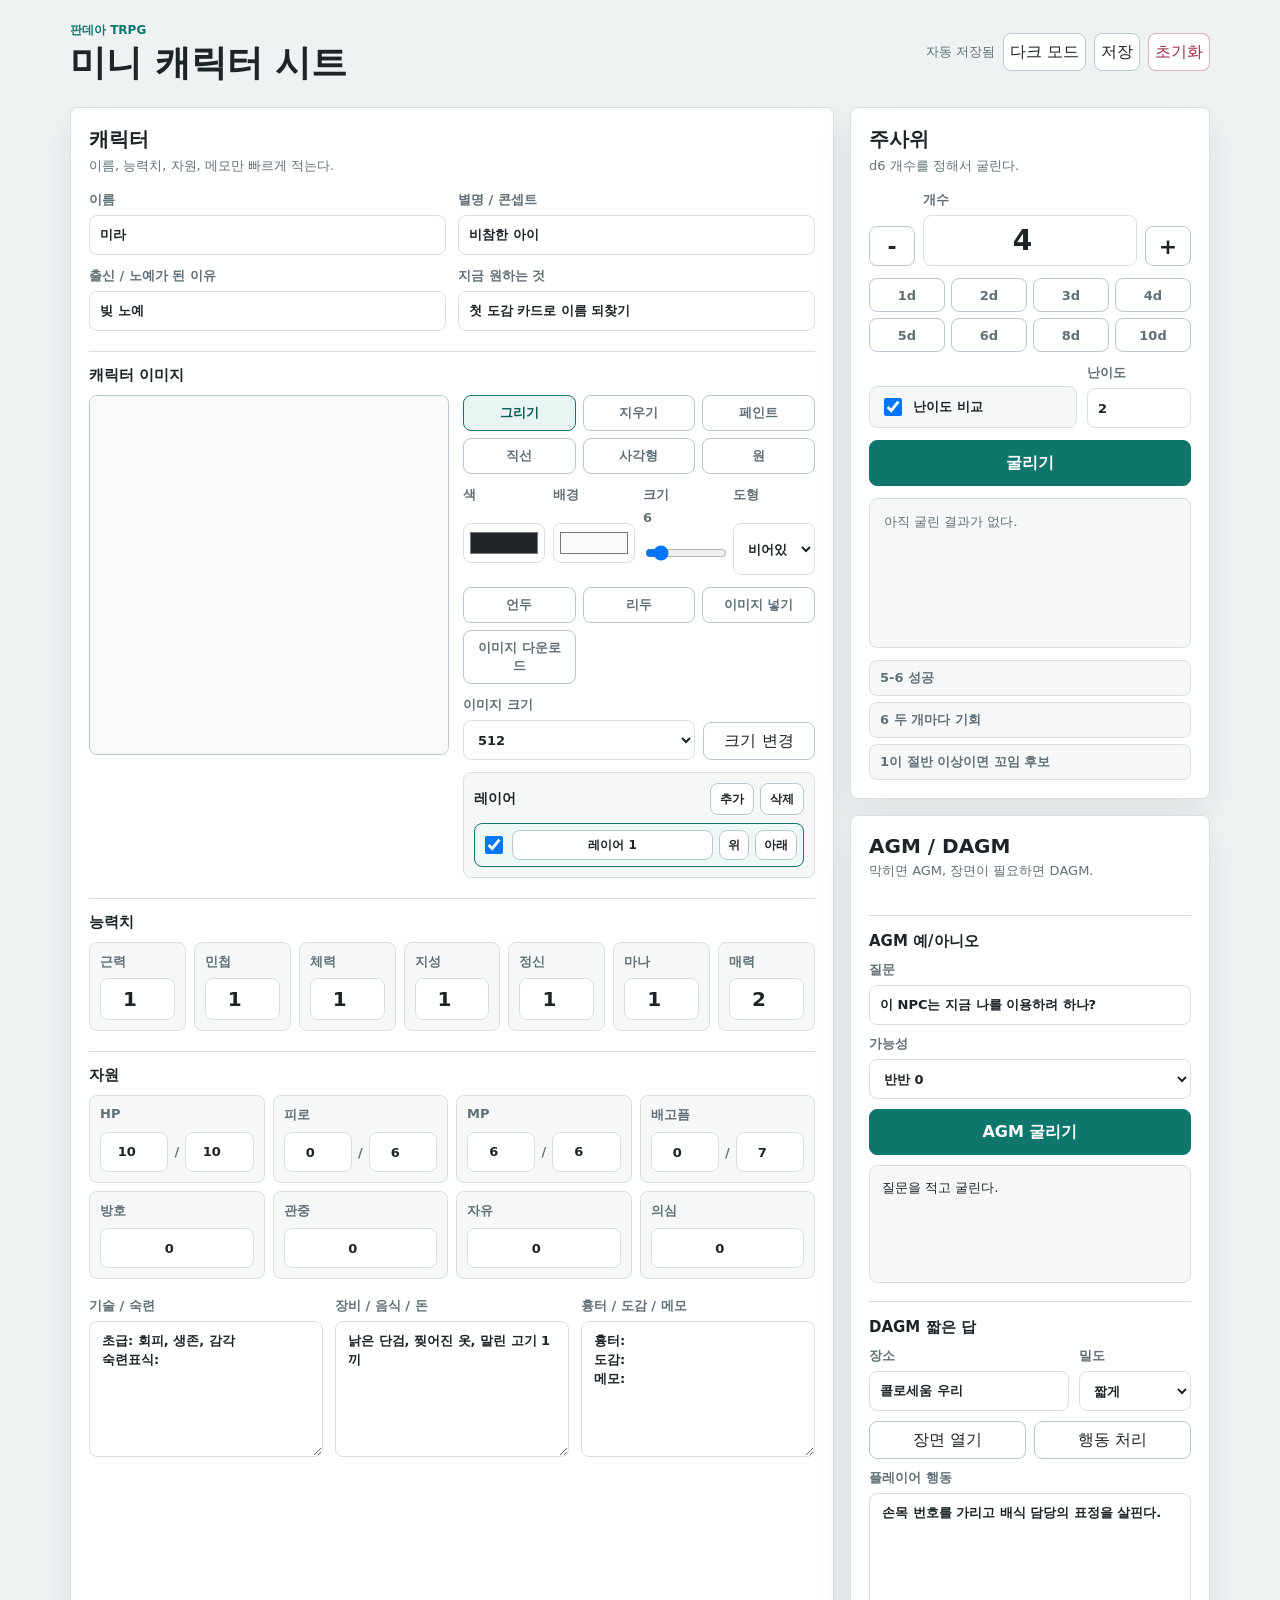
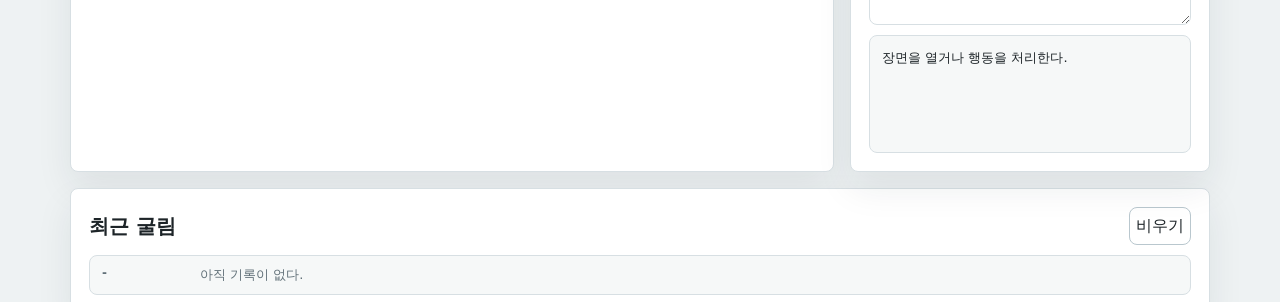
==== index.html @ e76b1ce4 "Publish Pandea TRPG app" ====
<!doctype html>
<html lang="ko">
<head>
  <meta charset="utf-8">
  <meta name="viewport" content="width=device-width, initial-scale=1">
  <meta http-equiv="refresh" content="0; url=app/">
  <title>판데아 TRPG</title>
  <link rel="canonical" href="app/">
</head>
<body>
  <p><a href="app/">판데아 TRPG 앱 열기</a></p>
</body>
</html>
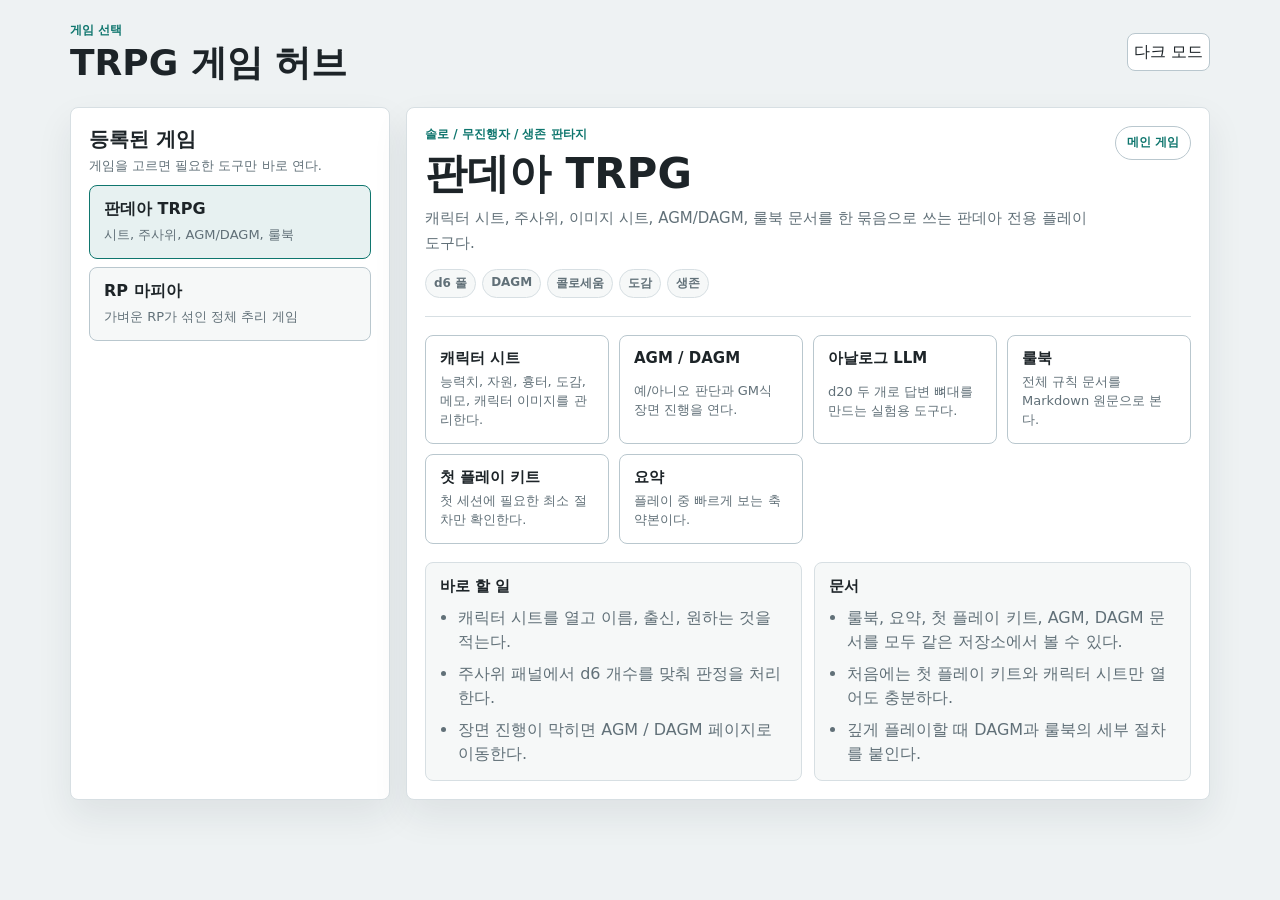
==== commit 520846fc: "Add game hub and RP mafia" ====
--- a/index.html
+++ b/index.html
@@ -3,11 +3,48 @@
 <head>
   <meta charset="utf-8">
   <meta name="viewport" content="width=device-width, initial-scale=1">
-  <meta http-equiv="refresh" content="0; url=app/">
-  <title>판데아 TRPG</title>
-  <link rel="canonical" href="app/">
+  <title>TRPG 게임 허브</title>
+  <script>
+    document.documentElement.dataset.theme = localStorage.getItem("pandea-mini-sheet-theme") || "light";
+  </script>
+  <link rel="stylesheet" href="app/styles.css">
+  <link rel="stylesheet" href="hub/styles.css">
 </head>
 <body>
-  <p><a href="app/">판데아 TRPG 앱 열기</a></p>
+  <header class="topbar">
+    <div>
+      <p class="eyebrow">게임 선택</p>
+      <h1>TRPG 게임 허브</h1>
+    </div>
+    <div class="top-actions">
+      <button id="themeToggleBtn" type="button">다크 모드</button>
+    </div>
+  </header>
+
+  <main class="hub-shell">
+    <section class="panel game-list-panel" aria-labelledby="gameListTitle">
+      <div class="panel-header compact">
+        <div>
+          <h2 id="gameListTitle">등록된 게임</h2>
+          <p>게임을 고르면 필요한 도구만 바로 연다.</p>
+        </div>
+      </div>
+
+      <div class="game-choice-list" role="listbox" aria-label="게임 목록">
+        <button type="button" class="game-choice active" data-game="pandea" role="option" aria-selected="true">
+          <span class="choice-title">판데아 TRPG</span>
+          <span class="choice-meta">시트, 주사위, AGM/DAGM, 룰북</span>
+        </button>
+        <button type="button" class="game-choice" data-game="mafia" role="option" aria-selected="false">
+          <span class="choice-title">RP 마피아</span>
+          <span class="choice-meta">가벼운 RP가 섞인 정체 추리 게임</span>
+        </button>
+      </div>
+    </section>
+
+    <section id="gameDetail" class="panel game-detail-panel" aria-live="polite"></section>
+  </main>
+
+  <script src="hub/app.js"></script>
 </body>
 </html>
--- a/app/styles.css
+++ b/app/styles.css
@@ -0,0 +1,1105 @@
+:root {
+  color-scheme: light;
+  --bg: #eef2f3;
+  --surface: #ffffff;
+  --surface-soft: #f6f8f8;
+  --ink: #1d2428;
+  --muted: #617078;
+  --line: #d7dfe3;
+  --line-strong: #b9c7ce;
+  --accent: #0f766e;
+  --accent-dark: #0b5d57;
+  --danger: #9f2f46;
+  --success: #167047;
+  --chance: #7b4ca0;
+  --shadow: 0 16px 36px rgba(28, 39, 45, 0.08);
+}
+
+html[data-theme="dark"] {
+  color-scheme: dark;
+  --bg: #101417;
+  --surface: #171d21;
+  --surface-soft: #20282d;
+  --ink: #e8eef0;
+  --muted: #a7b4ba;
+  --line: #344147;
+  --line-strong: #52626a;
+  --accent: #4fc7bb;
+  --accent-dark: #35a99e;
+  --danger: #ff8aa2;
+  --success: #73d89f;
+  --chance: #c4a1e8;
+  --shadow: 0 18px 38px rgba(0, 0, 0, 0.26);
+}
+
+* {
+  box-sizing: border-box;
+}
+
+body {
+  margin: 0;
+  min-height: 100vh;
+  background: var(--bg);
+  color: var(--ink);
+  font-family: ui-sans-serif, system-ui, -apple-system, BlinkMacSystemFont, "Segoe UI", sans-serif;
+  letter-spacing: 0;
+}
+
+button,
+input,
+textarea,
+select {
+  font: inherit;
+}
+
+button {
+  min-height: 38px;
+  border: 1px solid var(--line-strong);
+  border-radius: 8px;
+  background: var(--surface);
+  color: var(--ink);
+  cursor: pointer;
+}
+
+button:hover {
+  border-color: var(--accent);
+}
+
+button:focus-visible,
+input:focus-visible,
+textarea:focus-visible,
+select:focus-visible {
+  outline: 3px solid rgba(15, 118, 110, 0.22);
+  outline-offset: 2px;
+}
+
+button.primary {
+  width: 100%;
+  min-height: 46px;
+  border-color: var(--accent);
+  background: var(--accent);
+  color: #fff;
+  font-weight: 700;
+}
+
+button.primary:hover {
+  background: var(--accent-dark);
+}
+
+button.danger {
+  border-color: rgba(159, 47, 70, 0.38);
+  color: var(--danger);
+}
+
+input,
+textarea,
+select {
+  width: 100%;
+  border: 1px solid var(--line);
+  border-radius: 8px;
+  background: var(--surface);
+  color: var(--ink);
+}
+
+input,
+select {
+  min-height: 40px;
+  padding: 8px 10px;
+}
+
+textarea {
+  min-height: 132px;
+  padding: 10px 12px;
+  resize: vertical;
+  line-height: 1.45;
+}
+
+label {
+  display: grid;
+  gap: 6px;
+  color: var(--muted);
+  font-size: 13px;
+  font-weight: 700;
+}
+
+.topbar {
+  display: flex;
+  align-items: center;
+  justify-content: space-between;
+  gap: 16px;
+  max-width: 1180px;
+  margin: 0 auto;
+  padding: 22px 20px 10px;
+}
+
+.eyebrow {
+  margin: 0 0 4px;
+  color: var(--accent);
+  font-size: 12px;
+  font-weight: 800;
+  letter-spacing: 0;
+}
+
+h1,
+h2,
+h3,
+p {
+  margin: 0;
+}
+
+h1 {
+  font-size: clamp(24px, 3vw, 36px);
+  line-height: 1.1;
+}
+
+h2 {
+  font-size: 20px;
+}
+
+h3 {
+  font-size: 15px;
+}
+
+.top-actions {
+  display: flex;
+  align-items: center;
+  justify-content: flex-end;
+  gap: 8px;
+  flex-wrap: wrap;
+}
+
+.top-link {
+  display: inline-grid;
+  min-height: 38px;
+  place-items: center;
+  padding: 7px 12px;
+  border: 1px solid var(--line-strong);
+  border-radius: 8px;
+  color: var(--ink);
+  font-size: 13px;
+  font-weight: 800;
+  text-decoration: none;
+}
+
+.top-link:hover {
+  border-color: var(--accent);
+}
+
+.save-status {
+  min-width: 126px;
+  color: var(--muted);
+  font-size: 13px;
+  text-align: right;
+}
+
+.app-shell {
+  display: grid;
+  grid-template-columns: minmax(0, 1fr) 360px;
+  gap: 16px;
+  max-width: 1180px;
+  margin: 0 auto;
+  padding: 14px 20px 28px;
+}
+
+.panel {
+  border: 1px solid var(--line);
+  border-radius: 8px;
+  background: var(--surface);
+  box-shadow: var(--shadow);
+}
+
+.sheet-panel,
+.dice-panel,
+.oracle-panel,
+.docs-panel,
+.history-panel {
+  padding: 18px;
+}
+
+.panel-header {
+  display: flex;
+  align-items: flex-start;
+  justify-content: space-between;
+  gap: 12px;
+  margin-bottom: 16px;
+}
+
+.panel-header p {
+  margin-top: 4px;
+  color: var(--muted);
+  font-size: 13px;
+  line-height: 1.45;
+}
+
+.panel-header.compact {
+  align-items: center;
+  margin-bottom: 10px;
+}
+
+.field-grid {
+  display: grid;
+  grid-template-columns: repeat(2, minmax(0, 1fr));
+  gap: 12px;
+}
+
+.section-row {
+  display: flex;
+  align-items: center;
+  justify-content: space-between;
+  margin: 20px 0 10px;
+  padding-top: 14px;
+  border-top: 1px solid var(--line);
+}
+
+.portrait-editor {
+  display: grid;
+  grid-template-columns: minmax(260px, 360px) minmax(0, 1fr);
+  gap: 14px;
+  align-items: start;
+}
+
+body.portrait-focus-mode {
+  overflow: hidden;
+}
+
+.portrait-editor.focus-mode {
+  position: fixed;
+  inset: 14px;
+  z-index: 50;
+  grid-template-columns: minmax(0, 1fr) minmax(280px, 340px);
+  align-items: center;
+  padding: 16px;
+  border: 1px solid var(--line-strong);
+  border-radius: 8px;
+  background: var(--surface);
+  box-shadow: 0 24px 72px rgba(0, 0, 0, 0.34);
+}
+
+.portrait-editor.focus-mode .portrait-canvas-frame {
+  justify-self: center;
+  max-width: min(86vh, calc(100vw - 410px));
+}
+
+.portrait-editor.focus-mode .paint-dock {
+  max-height: calc(100vh - 62px);
+  overflow: auto;
+}
+
+.portrait-canvas-frame {
+  position: relative;
+  width: 100%;
+  max-width: 360px;
+  aspect-ratio: 1;
+  overflow: hidden;
+  border: 1px solid var(--line-strong);
+  border-radius: 8px;
+  background:
+    linear-gradient(45deg, #e5ebee 25%, transparent 25%),
+    linear-gradient(-45deg, #e5ebee 25%, transparent 25%),
+    linear-gradient(45deg, transparent 75%, #e5ebee 75%),
+    linear-gradient(-45deg, transparent 75%, #e5ebee 75%);
+  background-color: #f7fafb;
+  background-position: 0 0, 0 10px, 10px -10px, -10px 0;
+  background-size: 20px 20px;
+}
+
+html[data-theme="dark"] .portrait-canvas-frame {
+  background:
+    linear-gradient(45deg, #273137 25%, transparent 25%),
+    linear-gradient(-45deg, #273137 25%, transparent 25%),
+    linear-gradient(45deg, transparent 75%, #273137 75%),
+    linear-gradient(-45deg, transparent 75%, #273137 75%);
+  background-color: #1a2025;
+  background-position: 0 0, 0 10px, 10px -10px, -10px 0;
+  background-size: 20px 20px;
+}
+
+.portrait-canvas-frame canvas {
+  position: absolute;
+  inset: 0;
+  width: 100%;
+  height: 100%;
+}
+
+#portraitPreviewCanvas {
+  touch-action: none;
+  cursor: crosshair;
+}
+
+.paint-dock {
+  display: grid;
+  gap: 12px;
+}
+
+.paint-toolbar,
+.paint-actions {
+  display: grid;
+  grid-template-columns: repeat(3, minmax(0, 1fr));
+  gap: 7px;
+}
+
+.paint-actions {
+  grid-template-columns: 42px 42px minmax(0, 1fr) minmax(0, 1fr) 42px;
+}
+
+.paint-toolbar button,
+.paint-actions button,
+.file-control {
+  min-height: 36px;
+  padding: 8px 10px;
+  color: var(--muted);
+  font-size: 13px;
+  font-weight: 800;
+  text-align: center;
+}
+
+.icon-button {
+  display: inline-grid;
+  place-items: center;
+  padding: 0;
+}
+
+.icon-button svg {
+  width: 19px;
+  height: 19px;
+  fill: none;
+  stroke: currentColor;
+  stroke-linecap: round;
+  stroke-linejoin: round;
+  stroke-width: 2;
+}
+
+button:disabled {
+  cursor: not-allowed;
+  opacity: 0.45;
+}
+
+.paint-toolbar button.active {
+  border-color: var(--accent);
+  background: #e7f4f2;
+  color: var(--accent-dark);
+}
+
+html[data-theme="dark"] .paint-toolbar button.active {
+  background: #123532;
+}
+
+.paint-controls {
+  display: grid;
+  grid-template-columns: repeat(4, minmax(0, 1fr));
+  gap: 8px;
+}
+
+.paint-controls input[type="color"] {
+  min-height: 40px;
+  padding: 4px;
+}
+
+.paint-controls input[type="range"] {
+  padding: 0;
+}
+
+.file-control {
+  position: relative;
+  display: grid;
+  place-items: center;
+  border: 1px solid var(--line-strong);
+  border-radius: 8px;
+  background: var(--surface);
+  cursor: pointer;
+}
+
+.file-control:hover {
+  border-color: var(--accent);
+}
+
+.file-control input {
+  position: absolute;
+  width: 1px;
+  height: 1px;
+  opacity: 0;
+  pointer-events: none;
+}
+
+.paint-size-row {
+  display: grid;
+  grid-template-columns: minmax(0, 1fr) 112px;
+  align-items: end;
+  gap: 8px;
+}
+
+.layer-box {
+  display: grid;
+  gap: 8px;
+  padding: 10px;
+  border: 1px solid var(--line);
+  border-radius: 8px;
+  background: var(--surface-soft);
+}
+
+.layer-header {
+  display: flex;
+  align-items: center;
+  justify-content: space-between;
+  gap: 8px;
+}
+
+.layer-header h4 {
+  margin: 0;
+  font-size: 14px;
+}
+
+.layer-actions {
+  display: flex;
+  gap: 6px;
+}
+
+.layer-actions button {
+  min-height: 32px;
+  padding: 6px 9px;
+  font-size: 12px;
+  font-weight: 800;
+}
+
+.layer-list {
+  display: grid;
+  gap: 6px;
+}
+
+.layer-row {
+  display: grid;
+  grid-template-columns: auto minmax(0, 1fr) auto auto;
+  align-items: center;
+  gap: 6px;
+  padding: 6px;
+  border: 1px solid var(--line);
+  border-radius: 8px;
+  background: var(--surface);
+}
+
+.layer-row.active {
+  border-color: var(--accent);
+  background: #eef8f6;
+}
+
+html[data-theme="dark"] .layer-row.active {
+  background: #143330;
+}
+
+.layer-row input {
+  width: 18px;
+  min-height: 18px;
+}
+
+.layer-row button {
+  min-height: 30px;
+  padding: 5px 8px;
+  font-size: 12px;
+  font-weight: 800;
+}
+
+.layer-name {
+  overflow: hidden;
+  color: var(--ink);
+  font-size: 13px;
+  font-weight: 800;
+  text-overflow: ellipsis;
+  white-space: nowrap;
+}
+
+.stat-grid {
+  display: grid;
+  grid-template-columns: repeat(7, minmax(74px, 1fr));
+  gap: 8px;
+}
+
+.stat-card {
+  display: grid;
+  gap: 7px;
+  padding: 10px;
+  border: 1px solid var(--line);
+  border-radius: 8px;
+  background: var(--surface-soft);
+}
+
+.stat-card input {
+  text-align: center;
+  font-size: 20px;
+  font-weight: 800;
+}
+
+.resource-grid {
+  display: grid;
+  grid-template-columns: repeat(4, minmax(0, 1fr));
+  gap: 8px;
+}
+
+.resource-card {
+  display: grid;
+  gap: 8px;
+  padding: 10px;
+  border: 1px solid var(--line);
+  border-radius: 8px;
+  background: var(--surface-soft);
+}
+
+.resource-pair {
+  display: grid;
+  grid-template-columns: 1fr auto 1fr;
+  align-items: center;
+  gap: 6px;
+}
+
+.resource-pair span {
+  color: var(--muted);
+  font-weight: 800;
+}
+
+.resource-card input {
+  text-align: center;
+  font-weight: 800;
+}
+
+.notes-grid {
+  display: grid;
+  grid-template-columns: repeat(3, minmax(0, 1fr));
+  gap: 12px;
+  margin-top: 18px;
+}
+
+.story-note-box {
+  display: grid;
+  gap: 10px;
+}
+
+.story-note-box textarea {
+  min-height: 82px;
+}
+
+.side-stack {
+  display: grid;
+  gap: 16px;
+  align-self: start;
+  position: sticky;
+  top: 14px;
+}
+
+.dice-panel {
+  position: static;
+}
+
+.dice-count-control {
+  display: grid;
+  grid-template-columns: 46px minmax(0, 1fr) 46px;
+  align-items: end;
+  gap: 8px;
+}
+
+.dice-count-control button {
+  min-height: 40px;
+  font-size: 22px;
+  font-weight: 900;
+}
+
+.dice-count-control input {
+  text-align: center;
+  font-size: 28px;
+  font-weight: 900;
+}
+
+.quick-counts {
+  display: grid;
+  grid-template-columns: repeat(4, 1fr);
+  gap: 6px;
+  margin: 12px 0;
+}
+
+.quick-counts button {
+  min-height: 34px;
+  color: var(--muted);
+  font-size: 13px;
+  font-weight: 800;
+}
+
+.difficulty-row {
+  display: grid;
+  grid-template-columns: 1fr 104px;
+  align-items: end;
+  gap: 10px;
+  margin-bottom: 12px;
+}
+
+.toggle-line {
+  min-height: 40px;
+  grid-template-columns: auto 1fr;
+  align-items: center;
+  gap: 8px;
+  padding: 8px 10px;
+  border: 1px solid var(--line);
+  border-radius: 8px;
+  background: var(--surface-soft);
+  color: var(--ink);
+}
+
+.toggle-line input {
+  width: 18px;
+  min-height: 18px;
+}
+
+.roll-result {
+  min-height: 150px;
+  margin-top: 12px;
+  padding: 14px;
+  border: 1px solid var(--line);
+  border-radius: 8px;
+  background: var(--surface-soft);
+}
+
+.roll-summary {
+  display: grid;
+  gap: 8px;
+}
+
+.result-title {
+  font-size: 20px;
+  font-weight: 900;
+}
+
+.result-title.success {
+  color: var(--success);
+}
+
+.result-title.fail {
+  color: var(--danger);
+}
+
+.dice-row {
+  display: flex;
+  flex-wrap: wrap;
+  gap: 7px;
+  margin: 8px 0;
+}
+
+.die {
+  display: inline-grid;
+  place-items: center;
+  width: 40px;
+  aspect-ratio: 1;
+  border: 1px solid var(--line-strong);
+  border-radius: 8px;
+  background: #fff;
+  color: var(--ink);
+  font-size: 18px;
+  font-weight: 900;
+}
+
+html[data-theme="dark"] .die {
+  background: #11171a;
+}
+
+.die.success {
+  border-color: rgba(22, 112, 71, 0.35);
+  background: #e9f6ef;
+  color: var(--success);
+}
+
+html[data-theme="dark"] .die.success {
+  border-color: rgba(115, 216, 159, 0.38);
+  background: #163126;
+}
+
+.die.chance {
+  border-color: rgba(123, 76, 160, 0.35);
+  background: #f3edf8;
+  color: var(--chance);
+}
+
+html[data-theme="dark"] .die.chance {
+  border-color: rgba(196, 161, 232, 0.38);
+  background: #2b2038;
+}
+
+.die.twist {
+  border-color: rgba(159, 47, 70, 0.32);
+  background: #faeef1;
+  color: var(--danger);
+}
+
+html[data-theme="dark"] .die.twist {
+  border-color: rgba(255, 138, 162, 0.4);
+  background: #351d25;
+}
+
+.muted,
+.roll-meta {
+  color: var(--muted);
+  font-size: 13px;
+  line-height: 1.45;
+}
+
+.rule-strip {
+  display: grid;
+  gap: 6px;
+  margin-top: 12px;
+}
+
+.rule-strip span {
+  padding: 8px 10px;
+  border: 1px solid var(--line);
+  border-radius: 8px;
+  background: var(--surface-soft);
+  color: var(--muted);
+  font-size: 13px;
+  font-weight: 700;
+}
+
+.oracle-panel {
+  display: grid;
+  gap: 18px;
+}
+
+.oracle-block {
+  display: grid;
+  gap: 10px;
+  padding-top: 16px;
+  border-top: 1px solid var(--line);
+}
+
+.oracle-block:first-of-type {
+  padding-top: 0;
+  border-top: 0;
+}
+
+.compact-grid {
+  display: grid;
+  grid-template-columns: minmax(0, 1fr) 112px;
+  gap: 10px;
+}
+
+.compact-actions {
+  display: grid;
+  grid-template-columns: 1fr 1fr;
+  gap: 8px;
+}
+
+.oracle-output {
+  min-height: 118px;
+  padding: 12px;
+  border: 1px solid var(--line);
+  border-radius: 8px;
+  background: var(--surface-soft);
+}
+
+.oracle-output h4 {
+  margin: 0 0 8px;
+  font-size: 14px;
+}
+
+.oracle-output p {
+  margin: 0;
+  color: var(--ink);
+  font-size: 13px;
+  line-height: 1.5;
+}
+
+.oracle-output p + p {
+  margin-top: 6px;
+}
+
+.oracle-meta {
+  color: var(--muted);
+  font-size: 12px;
+  font-weight: 800;
+}
+
+.history-panel {
+  grid-column: 1 / -1;
+}
+
+.docs-panel {
+  grid-column: 1 / -1;
+}
+
+.docs-list {
+  display: flex;
+  flex-wrap: wrap;
+  gap: 8px;
+  margin-bottom: 12px;
+}
+
+.docs-list button {
+  min-height: 34px;
+  padding: 7px 12px;
+  color: var(--muted);
+  font-size: 13px;
+  font-weight: 800;
+}
+
+.docs-list button.active {
+  border-color: var(--accent);
+  background: #e7f4f2;
+  color: var(--accent-dark);
+}
+
+html[data-theme="dark"] .docs-list button.active {
+  background: #123532;
+}
+
+.doc-open-link {
+  display: inline-grid;
+  min-height: 34px;
+  place-items: center;
+  padding: 6px 12px;
+  border: 1px solid var(--line-strong);
+  border-radius: 8px;
+  color: var(--ink);
+  font-size: 13px;
+  font-weight: 800;
+  text-decoration: none;
+}
+
+.doc-open-link:hover {
+  border-color: var(--accent);
+}
+
+.docs-frame {
+  width: 100%;
+  height: min(78vh, 860px);
+  min-height: 560px;
+  overflow: auto;
+  padding: 18px;
+  border: 1px solid var(--line);
+  border-radius: 8px;
+  background: var(--surface-soft);
+}
+
+.docs-source-frame {
+  position: absolute;
+  width: 1px;
+  height: 1px;
+  border: 0;
+  opacity: 0;
+  pointer-events: none;
+}
+
+.markdown-body {
+  color: var(--ink);
+  font-size: 15px;
+  line-height: 1.65;
+}
+
+.markdown-body h1,
+.markdown-body h2,
+.markdown-body h3,
+.markdown-body h4,
+.markdown-body h5,
+.markdown-body h6 {
+  margin: 24px 0 10px;
+  line-height: 1.25;
+}
+
+.markdown-body h1:first-child,
+.markdown-body h2:first-child,
+.markdown-body h3:first-child {
+  margin-top: 0;
+}
+
+.markdown-body h1 {
+  font-size: 28px;
+}
+
+.markdown-body h2 {
+  padding-bottom: 8px;
+  border-bottom: 1px solid var(--line);
+  font-size: 22px;
+}
+
+.markdown-body h3 {
+  font-size: 18px;
+}
+
+.markdown-body p,
+.markdown-body ul,
+.markdown-body ol,
+.markdown-body blockquote,
+.markdown-body pre,
+.markdown-body table {
+  margin: 0 0 14px;
+}
+
+.markdown-body ul,
+.markdown-body ol {
+  padding-left: 24px;
+}
+
+.markdown-body li + li {
+  margin-top: 4px;
+}
+
+.markdown-body a {
+  color: var(--accent);
+  font-weight: 800;
+}
+
+.markdown-body blockquote {
+  padding: 10px 14px;
+  border-left: 4px solid var(--accent);
+  background: var(--surface);
+  color: var(--muted);
+}
+
+.markdown-body code {
+  padding: 2px 5px;
+  border-radius: 6px;
+  background: var(--surface);
+  font-family: ui-monospace, SFMono-Regular, Menlo, Monaco, Consolas, "Liberation Mono", monospace;
+  font-size: 0.92em;
+}
+
+.markdown-body pre {
+  overflow: auto;
+  padding: 12px;
+  border: 1px solid var(--line);
+  border-radius: 8px;
+  background: var(--surface);
+}
+
+.markdown-body pre code {
+  padding: 0;
+  background: transparent;
+}
+
+.markdown-body table {
+  display: block;
+  width: 100%;
+  overflow: auto;
+  border-collapse: collapse;
+}
+
+.markdown-body th,
+.markdown-body td {
+  padding: 8px 10px;
+  border: 1px solid var(--line);
+  vertical-align: top;
+}
+
+.markdown-body th {
+  background: var(--surface);
+  font-weight: 900;
+  text-align: left;
+}
+
+.markdown-body tr:nth-child(even) td {
+  background: rgba(97, 112, 120, 0.06);
+}
+
+.history-list {
+  display: grid;
+  gap: 8px;
+  margin: 0;
+  padding: 0;
+  list-style: none;
+}
+
+.history-list li {
+  display: grid;
+  grid-template-columns: 86px minmax(0, 1fr);
+  gap: 12px;
+  padding: 10px 12px;
+  border: 1px solid var(--line);
+  border-radius: 8px;
+  background: var(--surface-soft);
+}
+
+.history-time {
+  color: var(--muted);
+  font-size: 12px;
+  font-weight: 800;
+}
+
+.history-text {
+  line-height: 1.4;
+}
+
+@media (max-width: 980px) {
+  .app-shell {
+    grid-template-columns: 1fr;
+  }
+
+  .side-stack {
+    position: static;
+  }
+
+  .stat-grid {
+    grid-template-columns: repeat(4, minmax(0, 1fr));
+  }
+
+  .portrait-editor {
+    grid-template-columns: 1fr;
+  }
+
+  .portrait-editor.focus-mode {
+    grid-template-columns: 1fr;
+    align-items: start;
+    overflow: auto;
+  }
+
+  .portrait-canvas-frame {
+    max-width: 420px;
+  }
+
+  .portrait-editor.focus-mode .portrait-canvas-frame {
+    max-width: min(92vw, 72vh);
+  }
+}
+
+@media (max-width: 720px) {
+  .topbar {
+    align-items: flex-start;
+    flex-direction: column;
+  }
+
+  .top-actions {
+    width: 100%;
+    justify-content: flex-start;
+  }
+
+  .save-status {
+    width: 100%;
+    text-align: left;
+  }
+
+  .field-grid,
+  .resource-grid,
+  .notes-grid,
+  .paint-controls,
+  .paint-toolbar,
+  .paint-size-row,
+  .compact-grid,
+  .difficulty-row {
+    grid-template-columns: 1fr;
+  }
+
+  .paint-actions {
+    grid-template-columns: 42px 42px minmax(0, 1fr) minmax(0, 1fr) 42px;
+  }
+
+  .stat-grid {
+    grid-template-columns: repeat(2, minmax(0, 1fr));
+  }
+
+  .quick-counts {
+    grid-template-columns: repeat(4, minmax(0, 1fr));
+  }
+
+  .docs-frame {
+    height: 70vh;
+    min-height: 420px;
+    padding: 14px;
+  }
+
+  .history-list li {
+    grid-template-columns: 1fr;
+    gap: 4px;
+  }
+}
--- a/hub/styles.css
+++ b/hub/styles.css
@@ -0,0 +1,183 @@
+.hub-shell {
+  display: grid;
+  grid-template-columns: 320px minmax(0, 1fr);
+  gap: 16px;
+  max-width: 1180px;
+  margin: 0 auto;
+  padding: 14px 20px 28px;
+}
+
+.game-list-panel,
+.game-detail-panel {
+  padding: 18px;
+}
+
+.panel-header.compact {
+  align-items: center;
+}
+
+.game-choice-list {
+  display: grid;
+  gap: 8px;
+}
+
+.game-choice {
+  display: grid;
+  width: 100%;
+  gap: 4px;
+  min-height: 74px;
+  padding: 13px 14px;
+  text-align: left;
+  background: var(--surface-soft);
+}
+
+.game-choice.active {
+  border-color: var(--accent);
+  background: color-mix(in srgb, var(--accent) 10%, var(--surface));
+}
+
+.choice-title {
+  color: var(--ink);
+  font-size: 16px;
+  font-weight: 900;
+}
+
+.choice-meta {
+  color: var(--muted);
+  font-size: 13px;
+  line-height: 1.45;
+}
+
+.game-detail-panel {
+  min-height: 520px;
+}
+
+.detail-kicker {
+  margin-bottom: 8px;
+  color: var(--accent);
+  font-size: 12px;
+  font-weight: 900;
+}
+
+.detail-title-row {
+  display: flex;
+  align-items: flex-start;
+  justify-content: space-between;
+  gap: 16px;
+  padding-bottom: 18px;
+  border-bottom: 1px solid var(--line);
+}
+
+.detail-title-row h2 {
+  font-size: clamp(26px, 4vw, 42px);
+  line-height: 1.08;
+}
+
+.detail-summary {
+  max-width: 760px;
+  margin-top: 10px;
+  color: var(--muted);
+  font-size: 15px;
+  line-height: 1.65;
+}
+
+.status-chip {
+  display: inline-grid;
+  min-height: 34px;
+  place-items: center;
+  padding: 6px 11px;
+  border: 1px solid var(--line-strong);
+  border-radius: 999px;
+  color: var(--accent);
+  font-size: 12px;
+  font-weight: 900;
+  white-space: nowrap;
+}
+
+.tag-row {
+  display: flex;
+  flex-wrap: wrap;
+  gap: 6px;
+  margin-top: 14px;
+}
+
+.tag-row span {
+  padding: 5px 8px;
+  border: 1px solid var(--line);
+  border-radius: 999px;
+  background: var(--surface-soft);
+  color: var(--muted);
+  font-size: 12px;
+  font-weight: 800;
+}
+
+.action-grid {
+  display: grid;
+  grid-template-columns: repeat(auto-fit, minmax(180px, 1fr));
+  gap: 10px;
+  margin: 18px 0;
+}
+
+.action-card {
+  display: grid;
+  gap: 5px;
+  min-height: 86px;
+  padding: 13px 14px;
+  border: 1px solid var(--line-strong);
+  border-radius: 8px;
+  background: var(--surface);
+  color: var(--ink);
+  text-decoration: none;
+}
+
+.action-card:hover {
+  border-color: var(--accent);
+}
+
+.action-card strong {
+  font-size: 15px;
+}
+
+.action-card span {
+  color: var(--muted);
+  font-size: 13px;
+  line-height: 1.45;
+}
+
+.detail-grid {
+  display: grid;
+  grid-template-columns: repeat(2, minmax(0, 1fr));
+  gap: 12px;
+}
+
+.detail-block {
+  min-height: 160px;
+  padding: 14px;
+  border: 1px solid var(--line);
+  border-radius: 8px;
+  background: var(--surface-soft);
+}
+
+.detail-block h3 {
+  margin-bottom: 10px;
+}
+
+.detail-block ul {
+  display: grid;
+  gap: 8px;
+  margin: 0;
+  padding-left: 18px;
+  color: var(--muted);
+  line-height: 1.5;
+}
+
+@media (max-width: 860px) {
+  .hub-shell,
+  .detail-grid {
+    grid-template-columns: 1fr;
+  }
+
+  .detail-title-row {
+    display: grid;
+  }
+}
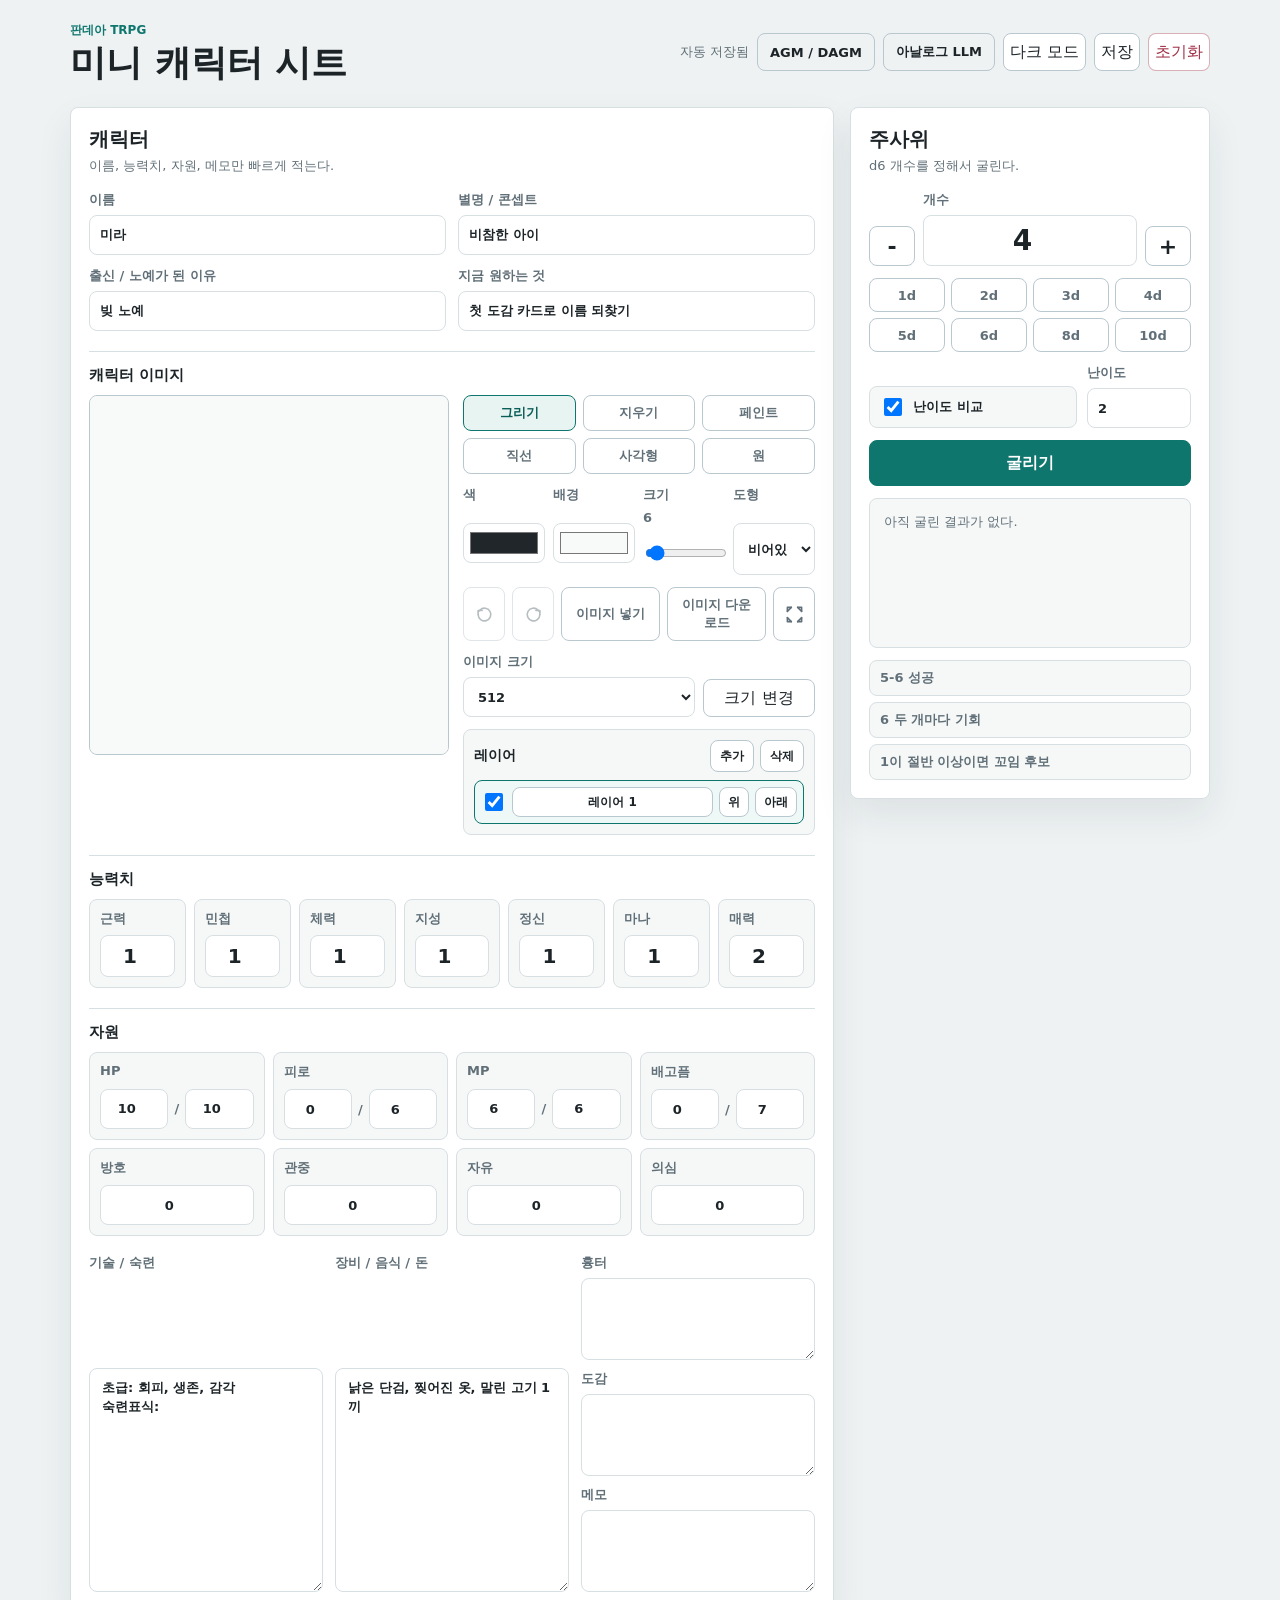
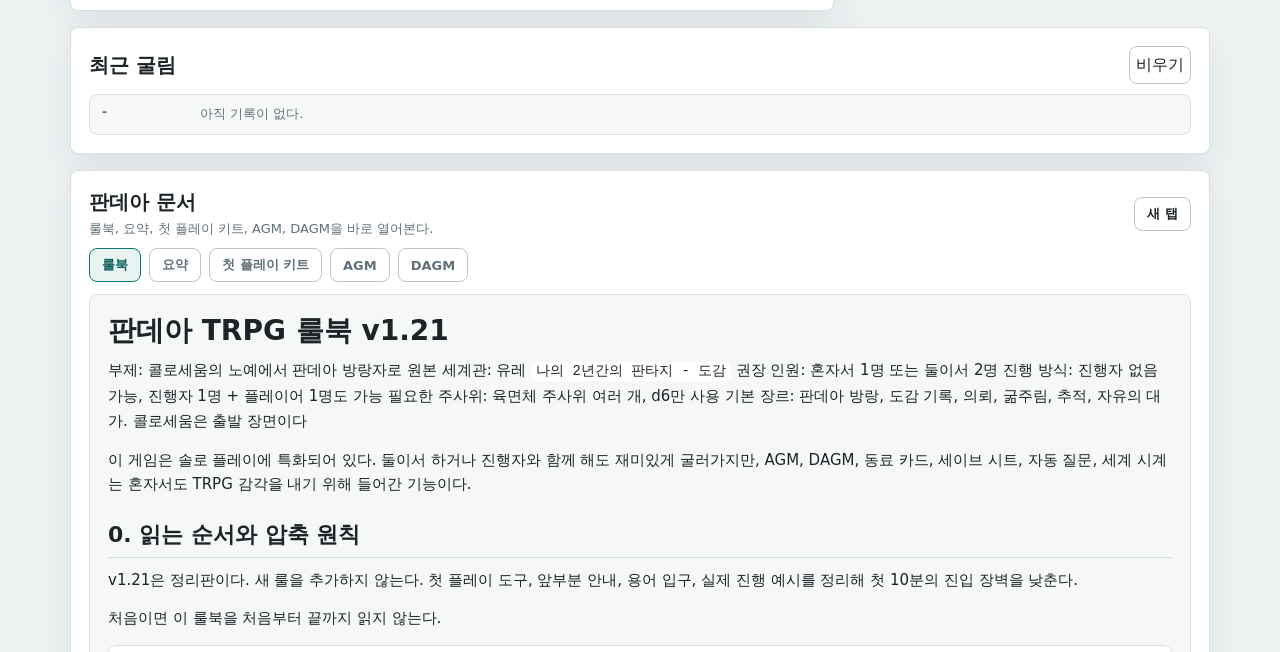
==== commit ba77afdb: "Revert "Add game hub and RP mafia" This reverts commit 520846fc56e8d3fe320afce8bedac8af655be0b8." ====
--- a/index.html
+++ b/index.html
@@ -3,48 +3,11 @@
 <head>
   <meta charset="utf-8">
   <meta name="viewport" content="width=device-width, initial-scale=1">
-  <title>TRPG 게임 허브</title>
-  <script>
-    document.documentElement.dataset.theme = localStorage.getItem("pandea-mini-sheet-theme") || "light";
-  </script>
-  <link rel="stylesheet" href="app/styles.css">
-  <link rel="stylesheet" href="hub/styles.css">
+  <meta http-equiv="refresh" content="0; url=app/">
+  <title>판데아 TRPG</title>
+  <link rel="canonical" href="app/">
 </head>
 <body>
-  <header class="topbar">
-    <div>
-      <p class="eyebrow">게임 선택</p>
-      <h1>TRPG 게임 허브</h1>
-    </div>
-    <div class="top-actions">
-      <button id="themeToggleBtn" type="button">다크 모드</button>
-    </div>
-  </header>
-
-  <main class="hub-shell">
-    <section class="panel game-list-panel" aria-labelledby="gameListTitle">
-      <div class="panel-header compact">
-        <div>
-          <h2 id="gameListTitle">등록된 게임</h2>
-          <p>게임을 고르면 필요한 도구만 바로 연다.</p>
-        </div>
-      </div>
-
-      <div class="game-choice-list" role="listbox" aria-label="게임 목록">
-        <button type="button" class="game-choice active" data-game="pandea" role="option" aria-selected="true">
-          <span class="choice-title">판데아 TRPG</span>
-          <span class="choice-meta">시트, 주사위, AGM/DAGM, 룰북</span>
-        </button>
-        <button type="button" class="game-choice" data-game="mafia" role="option" aria-selected="false">
-          <span class="choice-title">RP 마피아</span>
-          <span class="choice-meta">가벼운 RP가 섞인 정체 추리 게임</span>
-        </button>
-      </div>
-    </section>
-
-    <section id="gameDetail" class="panel game-detail-panel" aria-live="polite"></section>
-  </main>
-
-  <script src="hub/app.js"></script>
+  <p><a href="app/">판데아 TRPG 앱 열기</a></p>
 </body>
 </html>
